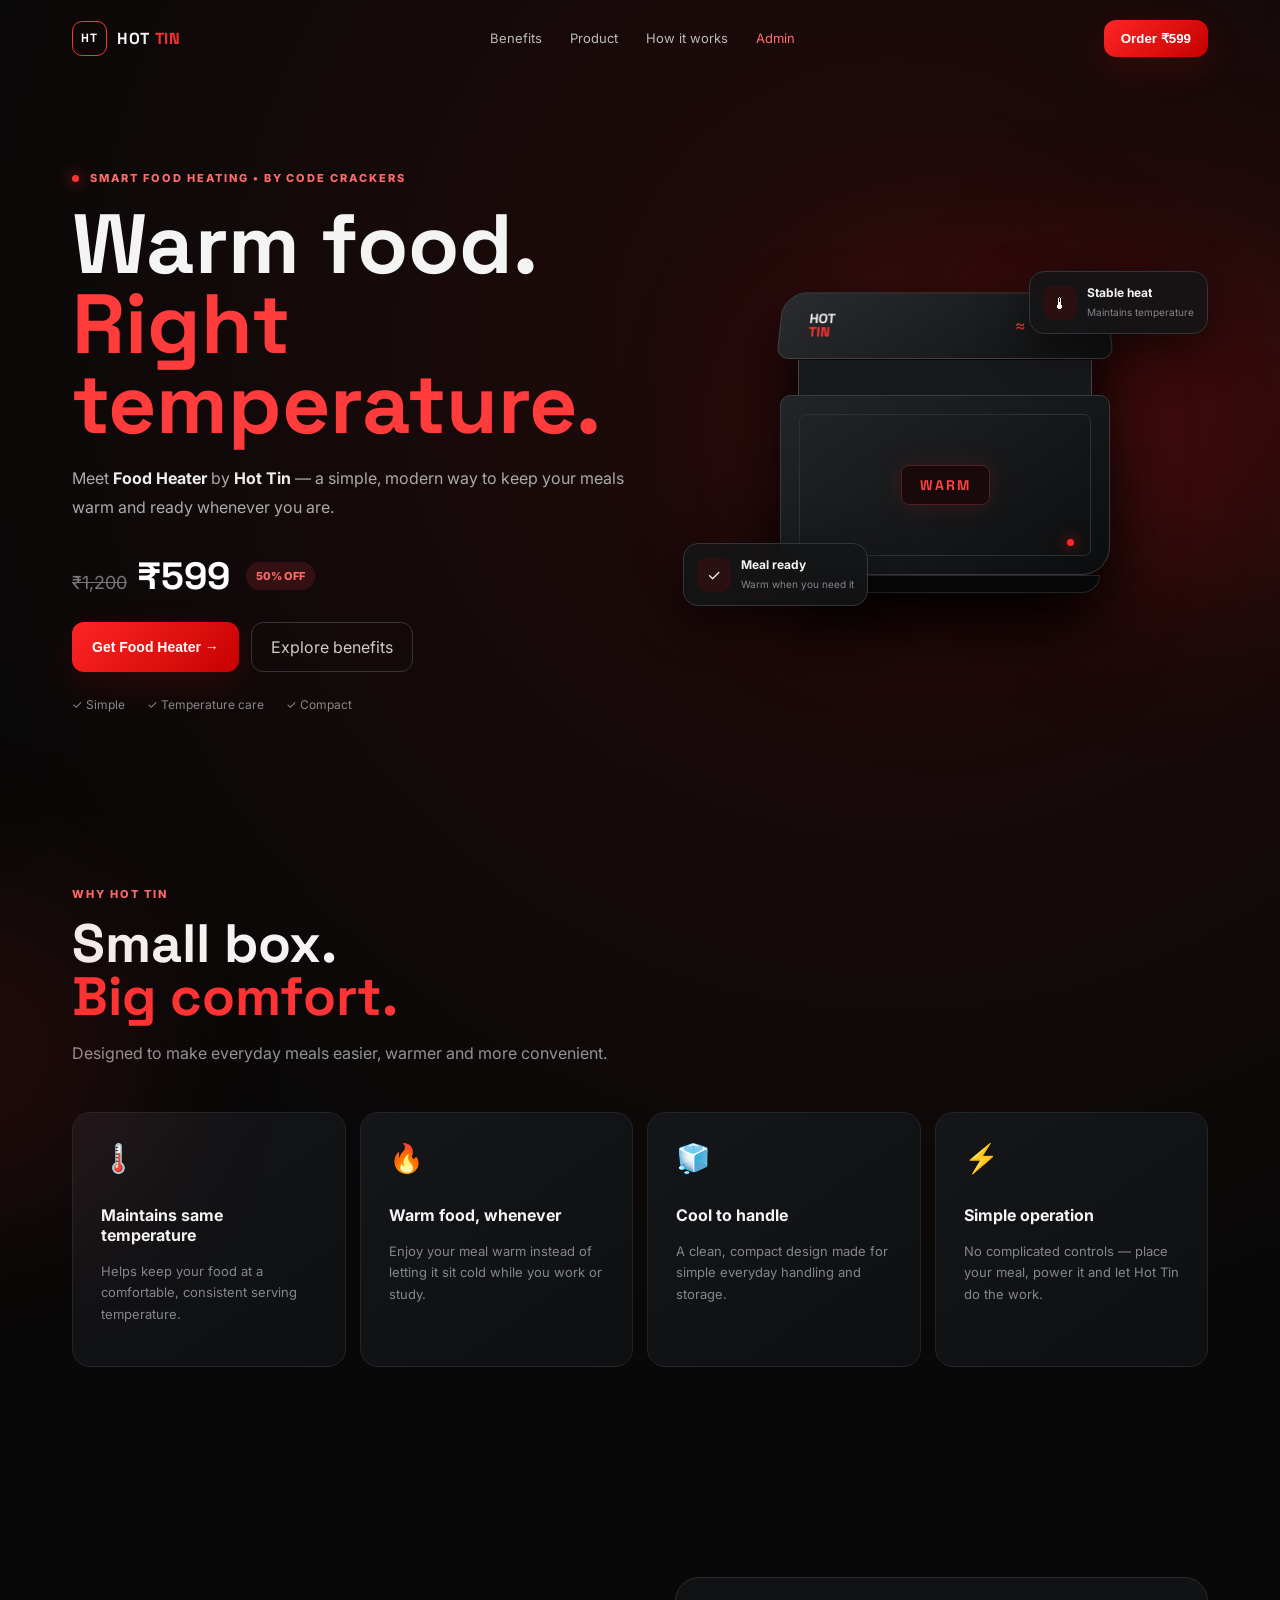
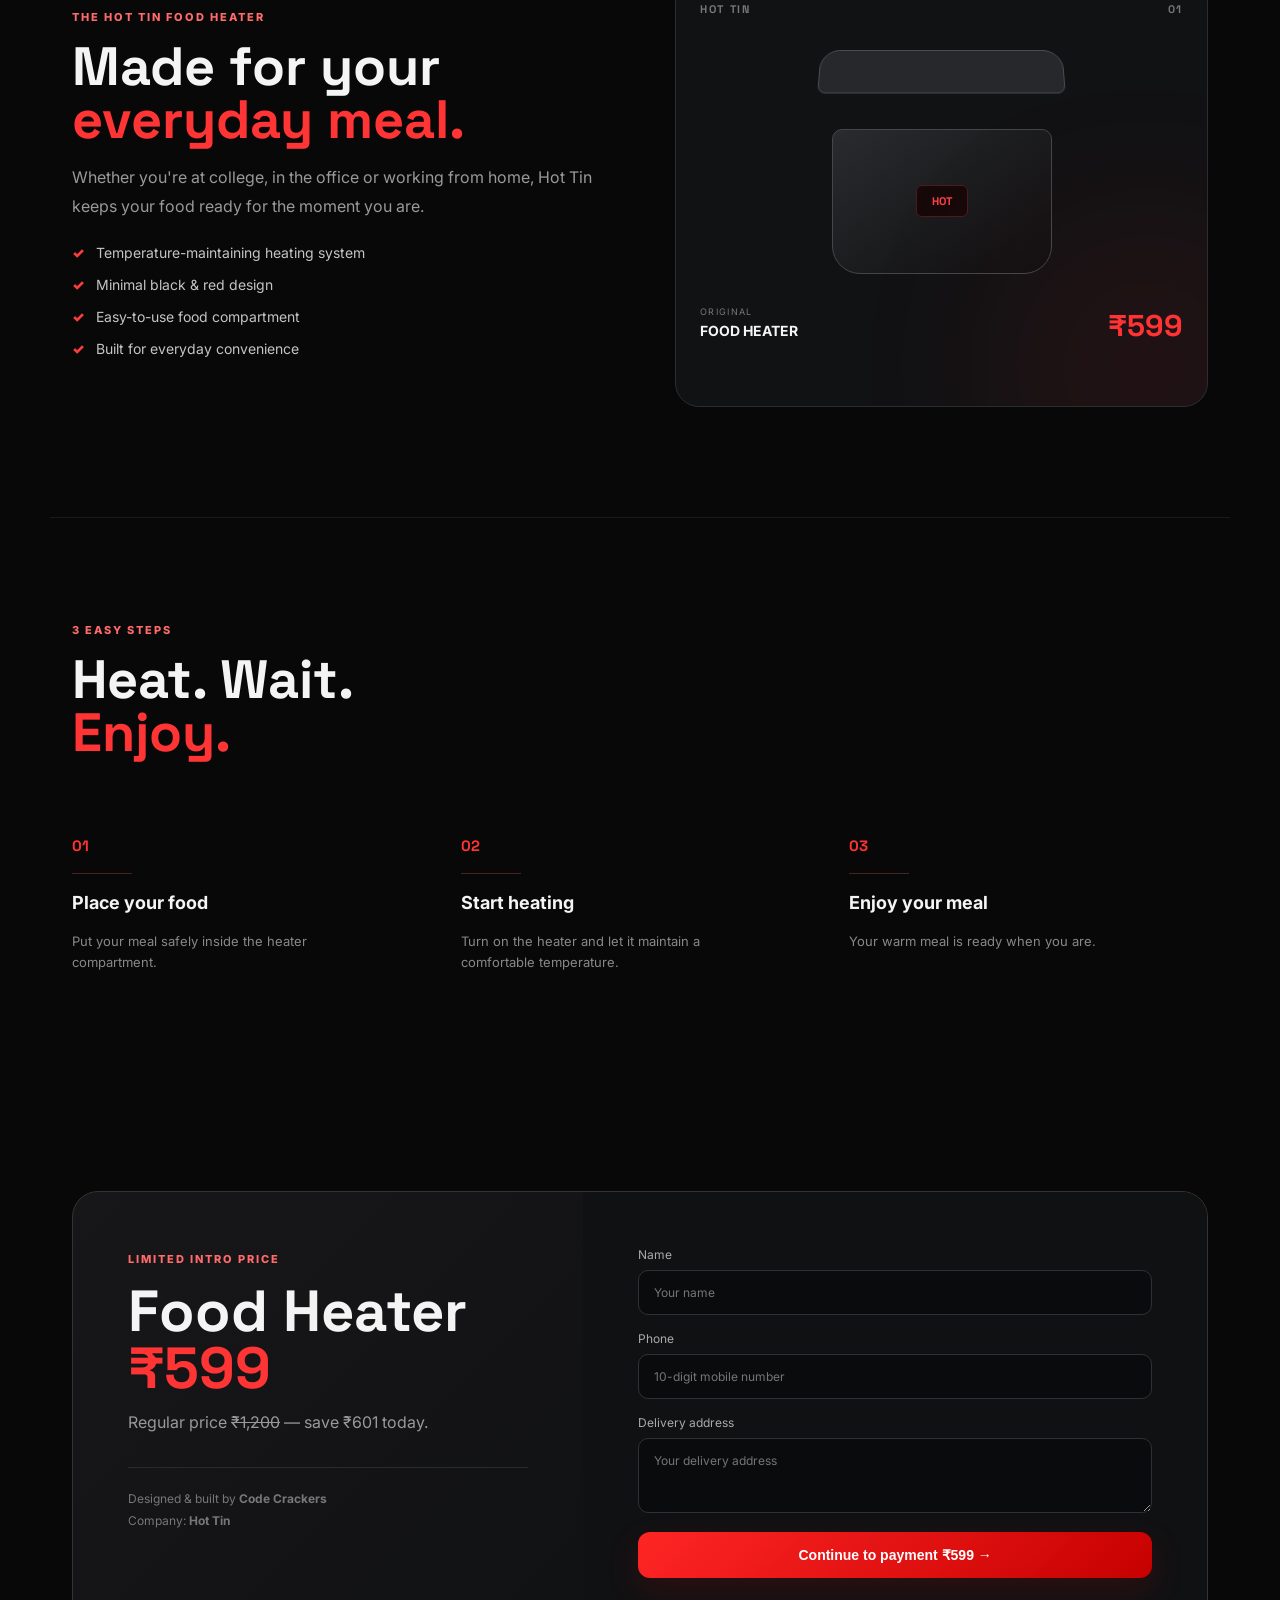
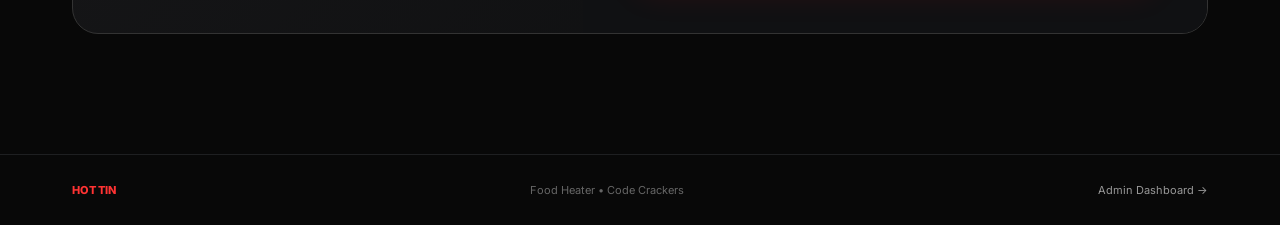
==== index.html @ 0068a3f6 "Add files via upload" ====
<!DOCTYPE html>
<html lang="en">
<head>
  <meta charset="UTF-8">
  <meta name="viewport" content="width=device-width, initial-scale=1.0">
  <title>Hot Tin — Food Heater</title>
  <link rel="preconnect" href="https://fonts.googleapis.com">
  <link rel="preconnect" href="https://fonts.gstatic.com" crossorigin>
  <link href="https://fonts.googleapis.com/css2?family=Inter:wght@400;500;600;700;800&family=Space+Grotesk:wght@500;600;700&display=swap" rel="stylesheet">
  <link rel="stylesheet" href="styles.css">
</head>
<body>
  <div class="ambient ambient-1"></div><div class="ambient ambient-2"></div>

  <header class="nav">
    <a class="brand" href="#home"><span class="brand-mark">HT</span><span>HOT <b>TIN</b></span></a>
    <nav>
      <a href="#features">Benefits</a>
      <a href="#product">Product</a>
      <a href="#how">How it works</a>
      <a class="admin-link" href="admin.html">Admin</a>
    </nav>
    <button class="nav-cta" onclick="scrollToOrder()">Order ₹599</button>
  </header>

  <main id="home">
    <section class="hero">
      <div class="hero-copy reveal">
        <div class="eyebrow"><span class="pulse-dot"></span> SMART FOOD HEATING • BY CODE CRACKERS</div>
        <h1>Warm food.<br><em>Right temperature.</em></h1>
        <p class="hero-text">Meet <strong>Food Heater</strong> by <strong>Hot Tin</strong> — a simple, modern way to keep your meals warm and ready whenever you are.</p>
        <div class="price-row">
          <div><span class="old-price">₹1,200</span><span class="sale-price">₹599</span></div>
          <span class="save-badge">50% OFF</span>
        </div>
        <div class="hero-actions">
          <button class="primary-btn" onclick="scrollToOrder()">Get Food Heater <span>→</span></button>
          <a class="ghost-btn" href="#features">Explore benefits</a>
        </div>
        <div class="trust-row"><span>✓ Simple</span><span>✓ Temperature care</span><span>✓ Compact</span></div>
      </div>

      <div class="hero-product reveal">
        <div class="product-glow"></div>
        <div class="heater">
          <div class="heater-top"><div class="heater-logo">HOT<br><b>TIN</b></div><div class="heat-lines">≈ ≈ ≈</div></div>
          <div class="heater-lid"></div>
          <div class="heater-body"><div class="display">WARM</div><div class="led"></div></div>
          <div class="heater-base"></div>
        </div>
        <div class="floating-card card-temp"><span>🌡</span><div><b>Stable heat</b><small>Maintains temperature</small></div></div>
        <div class="floating-card card-ready"><span>✓</span><div><b>Meal ready</b><small>Warm when you need it</small></div></div>
      </div>
    </section>

    <section id="features" class="section">
      <div class="section-heading reveal"><span class="eyebrow">WHY HOT TIN</span><h2>Small box.<br><span>Big comfort.</span></h2><p>Designed to make everyday meals easier, warmer and more convenient.</p></div>
      <div class="feature-grid">
        <article class="feature reveal"><div class="icon">🌡️</div><h3>Maintains same temperature</h3><p>Helps keep your food at a comfortable, consistent serving temperature.</p></article>
        <article class="feature reveal"><div class="icon">🔥</div><h3>Warm food, whenever</h3><p>Enjoy your meal warm instead of letting it sit cold while you work or study.</p></article>
        <article class="feature reveal"><div class="icon">🧊</div><h3>Cool to handle</h3><p>A clean, compact design made for simple everyday handling and storage.</p></article>
        <article class="feature reveal"><div class="icon">⚡</div><h3>Simple operation</h3><p>No complicated controls — place your meal, power it and let Hot Tin do the work.</p></article>
      </div>
    </section>

    <section id="product" class="product-section">
      <div class="product-info reveal">
        <span class="eyebrow">THE HOT TIN FOOD HEATER</span>
        <h2>Made for your<br><span>everyday meal.</span></h2>
        <p>Whether you're at college, in the office or working from home, Hot Tin keeps your food ready for the moment you are.</p>
        <ul class="check-list"><li>Temperature-maintaining heating system</li><li>Minimal black & red design</li><li>Easy-to-use food compartment</li><li>Built for everyday convenience</li></ul>
      </div>
      <div class="spec-card reveal">
        <div class="spec-top"><span>HOT TIN</span><span>01</span></div>
        <div class="mini-heater"><div class="mini-lid"></div><div class="mini-box"><div class="mini-screen">HOT</div></div></div>
        <div class="spec-bottom"><div><small>ORIGINAL</small><b>FOOD HEATER</b></div><strong>₹599</strong></div>
      </div>
    </section>

    <section id="how" class="section how-section">
      <div class="section-heading reveal"><span class="eyebrow">3 EASY STEPS</span><h2>Heat. Wait.<br><span>Enjoy.</span></h2></div>
      <div class="steps">
        <div class="step reveal"><b>01</b><div class="step-line"></div><h3>Place your food</h3><p>Put your meal safely inside the heater compartment.</p></div>
        <div class="step reveal"><b>02</b><div class="step-line"></div><h3>Start heating</h3><p>Turn on the heater and let it maintain a comfortable temperature.</p></div>
        <div class="step reveal"><b>03</b><div class="step-line"></div><h3>Enjoy your meal</h3><p>Your warm meal is ready when you are.</p></div>
      </div>
    </section>

    <section id="order" class="order-section">
      <div class="order-card reveal">
        <div class="order-copy"><span class="eyebrow">LIMITED INTRO PRICE</span><h2>Food Heater<br><span>₹599</span></h2><p>Regular price <s>₹1,200</s> — save ₹601 today.</p><div class="made-by">Designed & built by <b>Code Crackers</b><br>Company: <b>Hot Tin</b></div></div>
        <form id="orderForm" class="order-form">
          <label>Name<input required id="customerName" placeholder="Your name"></label>
          <label>Phone<input required id="customerPhone" type="tel" placeholder="10-digit mobile number"></label>
          <label>Delivery address<textarea required id="customerAddress" rows="3" placeholder="Your delivery address"></textarea></label>
          <button class="primary-btn full" type="submit">Continue to payment ₹599 <span>→</span></button>
        </form>
      </div>
    </section>
  </main>

  <div id="paymentModal" class="modal">
    <div class="modal-backdrop" onclick="closePayment()"></div>
    <div class="modal-box">
      <button class="close" onclick="closePayment()">×</button>
      <span class="eyebrow">UPI PAYMENT</span><h2>Pay <span>₹599</span></h2>
      <p>Scan the QR with any UPI app to place your order.</p>
      <div class="qr-wrap"><img src="payment-qr-599.png" alt="UPI payment QR code"></div>
      <div class="payment-amount"><small>EXACT AMOUNT REQUIRED</small><strong>₹599</strong></div>
      <div class="upi-note">This QR requests exactly ₹599 in your UPI app.</div>
      <label class="utr-label">UTR / Transaction Number
        <input id="utrNumber" class="utr-input" required inputmode="numeric" placeholder="Enter UTR number after payment">
      </label>
      <div class="payment-warning">Only <b>₹599</b> payment is accepted. Order dispatch happens after UTR verification.</div><button id="paidBtn" class="primary-btn full">Submit payment details <span>✓</span></button>
      <small class="demo-note">Demo checkout: order details are saved in this browser for the Admin page.</small>
    </div>
  </div>

  <div id="successToast" class="toast">✓ Order received! Check the Admin page.</div>
  <footer><span>HOT TIN</span><span>Food Heater • Code Crackers</span><a href="admin.html">Admin Dashboard →</a></footer>
  <script src="script.js"></script>
</body>
</html>
---- styles.css ----
:root{--bg:#080808;--panel:#111214;--panel2:#17181a;--text:#f4f4f4;--muted:#a4a5aa;--red:#ff3030;--red2:#ff5757;--line:#292a2e;--max:1180px}
*{box-sizing:border-box}html{scroll-behavior:smooth}body{margin:0;background:radial-gradient(circle at 70% 10%,#240b0b 0,#080808 32%);color:var(--text);font-family:Inter,Arial,sans-serif;overflow-x:hidden}a{text-decoration:none;color:inherit}.ambient{position:fixed;border-radius:50%;filter:blur(100px);opacity:.14;pointer-events:none}.ambient-1{width:360px;height:360px;background:#ff1f1f;right:-120px;top:240px}.ambient-2{width:300px;height:300px;background:#ff2e2e;left:-180px;top:900px}
.nav{height:76px;max-width:var(--max);margin:auto;display:flex;align-items:center;justify-content:space-between;padding:0 22px;position:relative;z-index:5}.brand{display:flex;align-items:center;gap:10px;font-family:"Space Grotesk";font-weight:700;letter-spacing:.04em}.brand b{color:var(--red)}.brand-mark{display:grid;place-items:center;width:35px;height:35px;border:1px solid #f33;border-radius:10px;color:#fff;font-size:12px}.nav nav{display:flex;gap:28px;color:#bbb;font-size:13px}.nav nav a:hover{color:#fff}.admin-link{color:#ff7070!important}.nav-cta,.primary-btn{border:0;background:linear-gradient(135deg,#ff2525,#c60000);color:#fff;font-weight:700;cursor:pointer;border-radius:12px;box-shadow:0 12px 35px #ff000022;transition:.25s}.nav-cta{padding:11px 17px}.nav-cta:hover,.primary-btn:hover{transform:translateY(-2px);box-shadow:0 16px 40px #ff000044}
.hero{max-width:var(--max);min-height:680px;margin:auto;padding:95px 22px 70px;display:grid;grid-template-columns:1.05fr .95fr;gap:30px;align-items:center}.eyebrow{font-size:11px;letter-spacing:.18em;color:#ff6a6a;font-weight:800}.pulse-dot{display:inline-block;width:7px;height:7px;border-radius:50%;background:var(--red);margin-right:7px;box-shadow:0 0 15px #f33;animation:pulse 1.6s infinite}.hero h1{font:700 clamp(48px,7vw,84px)/.95 "Space Grotesk";margin:20px 0}.hero h1 em{font-style:normal;color:#ff3b3b}.hero-text{max-width:590px;color:#aaa;line-height:1.8;font-size:16px}.hero-text strong{color:#eee}.price-row{display:flex;align-items:center;gap:16px;margin:30px 0 22px}.old-price{text-decoration:line-through;color:#777;font-size:18px;margin-right:10px}.sale-price{font:700 38px "Space Grotesk";color:#fff}.save-badge{padding:7px 10px;border-radius:20px;background:#351012;color:#ff6868;font-size:11px;font-weight:800}.hero-actions{display:flex;gap:12px}.primary-btn{padding:15px 20px;font-size:14px}.ghost-btn{border:1px solid #343438;padding:14px 19px;border-radius:12px;color:#ccc}.trust-row{display:flex;gap:22px;margin-top:25px;color:#888;font-size:12px}.hero-product{height:510px;position:relative;display:grid;place-items:center}.product-glow{position:absolute;width:370px;height:370px;border-radius:50%;background:#f22;filter:blur(90px);opacity:.14}.heater{width:330px;position:relative;filter:drop-shadow(0 35px 35px #000)}.heater-top{height:70px;border-radius:25px 25px 12px 12px;background:linear-gradient(145deg,#292b2e,#101112);border:1px solid #444;display:flex;justify-content:space-between;align-items:center;padding:0 28px;transform:perspective(500px) rotateX(18deg)}.heater-logo{font:600 14px/1 "Space Grotesk";color:#fff}.heater-logo b{color:#f33}.heat-lines{color:#f44;letter-spacing:5px}.heater-lid{height:35px;margin:0 18px;background:#18191b;border-left:1px solid #444;border-right:1px solid #444}.heater-body{height:180px;border-radius:10px 10px 28px 28px;background:linear-gradient(145deg,#222427,#0c0d0e);border:1px solid #3a3b3e;display:flex;align-items:center;justify-content:center;position:relative}.heater-body:before{content:"";position:absolute;inset:18px;border-radius:7px;border:1px solid #2e3033}.display{background:#18090a;border:1px solid #522022;color:#ff4242;padding:10px 18px;border-radius:8px;font:700 14px "Space Grotesk";letter-spacing:.15em;box-shadow:0 0 25px #f22a2a22}.led{position:absolute;right:35px;bottom:28px;width:7px;height:7px;border-radius:50%;background:#ff2929;box-shadow:0 0 14px #f22}.heater-base{height:18px;background:#070707;border-radius:0 0 30px 30px;margin:0 10px;border:1px solid #252525}.floating-card{position:absolute;background:#141517dd;backdrop-filter:blur(10px);border:1px solid #343538;border-radius:15px;padding:13px;display:flex;gap:10px;align-items:center;box-shadow:0 15px 45px #0008}.floating-card>span{width:34px;height:34px;display:grid;place-items:center;background:#2a1011;border-radius:10px}.floating-card b{display:block;font-size:12px}.floating-card small{color:#85858a;font-size:10px}.card-temp{top:85px;right:0}.card-ready{bottom:90px;left:0}.section{max-width:var(--max);margin:auto;padding:100px 22px}.section-heading{max-width:650px}.section-heading h2,.product-info h2,.order-copy h2{font:700 54px/.98 "Space Grotesk";margin:16px 0}.section-heading h2 span,.product-info h2 span,.order-copy h2 span{color:#ff3434}.section-heading p{color:#929398;line-height:1.7}.feature-grid{display:grid;grid-template-columns:repeat(4,1fr);gap:14px;margin-top:45px}.feature{padding:28px;background:linear-gradient(145deg,#151619,#0e0f10);border:1px solid #242529;border-radius:18px;transition:.3s}.feature:hover{transform:translateY(-8px);border-color:#5b2527}.icon{font-size:28px;margin-bottom:30px}.feature h3{font-size:16px}.feature p{font-size:13px;color:#85868b;line-height:1.65}.product-section{max-width:var(--max);margin:40px auto;padding:70px 22px;display:grid;grid-template-columns:1fr 1fr;gap:70px;align-items:center}.product-info p{color:#999;line-height:1.8;max-width:540px}.check-list{list-style:none;padding:0;color:#c4c4c7;line-height:2.3;font-size:14px}.check-list li:before{content:"✓";color:#ff3d3d;font-weight:900;margin-right:12px}.spec-card{background:#111214;border:1px solid #2c2d30;border-radius:24px;padding:24px;min-height:430px;position:relative;overflow:hidden}.spec-card:after{content:"";position:absolute;width:220px;height:220px;background:#f22;filter:blur(100px);opacity:.12;right:-50px;bottom:-70px}.spec-top,.spec-bottom{display:flex;justify-content:space-between;position:relative;z-index:2}.spec-top{font:700 11px "Space Grotesk";letter-spacing:.15em;color:#777}.mini-heater{height:290px;display:grid;place-items:center}.mini-lid{width:245px;height:45px;background:#26282b;border:1px solid #4b4c50;border-radius:20px 20px 8px 8px;transform:perspective(400px) rotateX(15deg)}.mini-box{width:220px;height:145px;margin-top:-30px;border-radius:10px 10px 28px 28px;background:linear-gradient(145deg,#292b2e,#0d0e0f);border:1px solid #45464a;display:grid;place-items:center}.mini-screen{padding:8px 15px;border:1px solid #4e1b1e;color:#f44;background:#16090a;border-radius:6px;font:700 11px "Space Grotesk"}.spec-bottom small,.spec-bottom b{display:block}.spec-bottom small{color:#777;font-size:9px;letter-spacing:.15em}.spec-bottom b{font-size:14px;margin-top:5px}.spec-bottom strong{font:700 30px "Space Grotesk";color:#f33}.how-section{border-top:1px solid #18191b}.steps{display:grid;grid-template-columns:repeat(3,1fr);gap:30px;margin-top:50px}.step{padding:25px 0}.step>b{color:#f33;font:700 15px "Space Grotesk"}.step-line{width:60px;height:1px;background:#4b2021;margin:18px 0}.step h3{font-size:18px}.step p{color:#888;line-height:1.6;font-size:13px;max-width:300px}.order-section{max-width:var(--max);margin:auto;padding:80px 22px 120px}.order-card{display:grid;grid-template-columns:.9fr 1.1fr;background:linear-gradient(135deg,#171719,#0d0e0f);border:1px solid #333;overflow:hidden;border-radius:26px}.order-copy{padding:55px}.order-copy h2{font-size:58px}.order-copy p{color:#999}.made-by{margin-top:35px;padding-top:20px;border-top:1px solid #292a2d;color:#777;font-size:12px;line-height:1.8}.order-form{padding:55px;background:#101113}.order-form label{display:block;color:#aaa;font-size:12px;margin-bottom:16px}.order-form input,.order-form textarea{width:100%;margin-top:8px;padding:14px 15px;background:#0a0b0c;border:1px solid #303136;border-radius:10px;color:#fff;outline:none;font:inherit}.order-form input:focus,.order-form textarea:focus{border-color:#e33}.full{width:100%}.modal{display:none;position:fixed;inset:0;z-index:20}.modal.show{display:grid;place-items:center}.modal-backdrop{position:absolute;inset:0;background:#000b;backdrop-filter:blur(8px)}.modal-box{position:relative;z-index:2;width:min(440px,92vw);background:#151619;border:1px solid #38393d;border-radius:24px;padding:30px;text-align:center;animation:pop .3s}.close{position:absolute;right:16px;top:12px;border:0;background:none;color:#aaa;font-size:28px;cursor:pointer}.modal-box h2{font:700 36px "Space Grotesk";margin:12px}.modal-box h2 span{color:#f33}.modal-box p{color:#999;font-size:13px}.qr-wrap{background:#fff;padding:12px;border-radius:14px;width:235px;height:235px;margin:20px auto}.qr-wrap img{width:100%;height:100%;object-fit:cover}.upi-note{font-size:11px;color:#777;margin-bottom:18px}.demo-note{display:block;color:#666;margin-top:12px;line-height:1.5}.toast{position:fixed;right:25px;bottom:25px;background:#f5f5f5;color:#111;padding:14px 18px;border-radius:12px;box-shadow:0 20px 60px #0008;transform:translateY(100px);opacity:0;transition:.35s;z-index:30;font-weight:700;font-size:13px}.toast.show{transform:none;opacity:1}footer{border-top:1px solid #1e1f21;padding:28px max(22px,calc((100vw - 1136px)/2));display:flex;justify-content:space-between;color:#666;font-size:11px}footer span:first-child{color:#f33;font-weight:800}footer a{color:#999}
.reveal{opacity:0;transform:translateY(22px);transition:opacity .7s ease,transform .7s ease}.reveal.visible{opacity:1;transform:none}@keyframes pulse{50%{opacity:.35;transform:scale(.7)}}@keyframes pop{from{transform:translateY(15px) scale(.97);opacity:0}to{transform:none;opacity:1}}
@media(max-width:850px){.nav nav{display:none}.hero,.product-section,.order-card{grid-template-columns:1fr}.hero{padding-top:55px}.hero-product{height:440px}.feature-grid{grid-template-columns:1fr 1fr}.steps{grid-template-columns:1fr}.order-copy,.order-form{padding:35px 25px}.section-heading h2,.product-info h2{font-size:45px}.card-temp{right:0}.card-ready{left:0}}@media(max-width:520px){.nav{height:65px}.nav-cta{font-size:11px}.hero h1{font-size:49px}.feature-grid{grid-template-columns:1fr}.heater{transform:scale(.82)}.floating-card{transform:scale(.85)}.card-temp{right:-10px}.card-ready{left:-10px}.trust-row{gap:10px;flex-wrap:wrap}.hero-product{height:380px}.order-copy h2{font-size:46px}footer{gap:10px;flex-direction:column}}

.payment-amount{display:flex;align-items:center;justify-content:space-between;background:#0d0e0f;border:1px solid #292a2d;border-radius:12px;padding:12px 15px;margin:12px 0 10px}.payment-amount small{color:#777;font-size:9px;letter-spacing:.12em}.payment-amount strong{font:700 25px "Space Grotesk";color:#ff4040}.utr-label{display:block;text-align:left;color:#aaa;font-size:11px;font-weight:700;margin:14px 0}.utr-input{width:100%;margin-top:7px;padding:13px 14px;background:#0a0b0c;border:1px solid #343539;border-radius:10px;color:#fff;outline:none;font:500 14px Inter}.utr-input:focus{border-color:#f33;box-shadow:0 0 0 3px #f33 12}.utr-input::placeholder{color:#555}

.payment-warning{font-size:10px;line-height:1.5;color:#8f8f94;text-align:left;background:#1a1011;border:1px solid #3a2022;border-radius:9px;padding:9px 11px;margin:4px 0 12px}.payment-warning b{color:#ff5b5b}
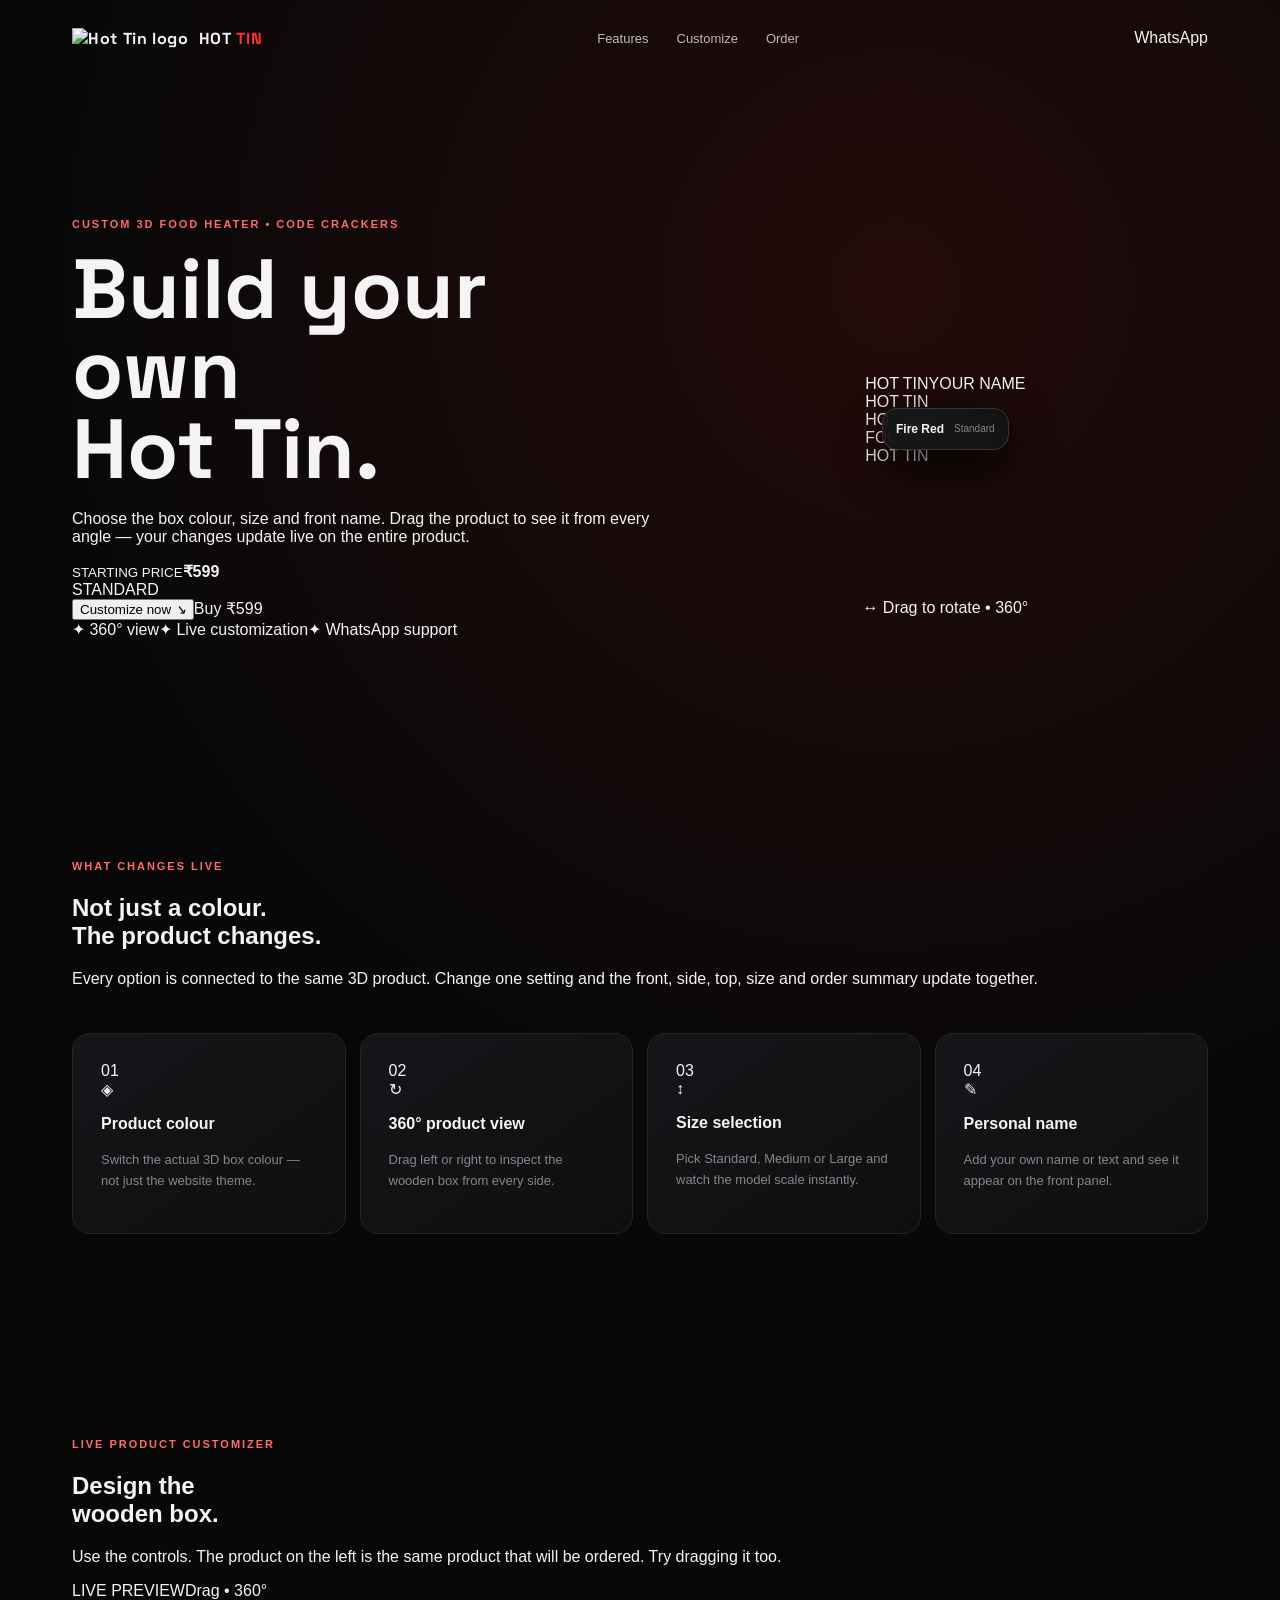
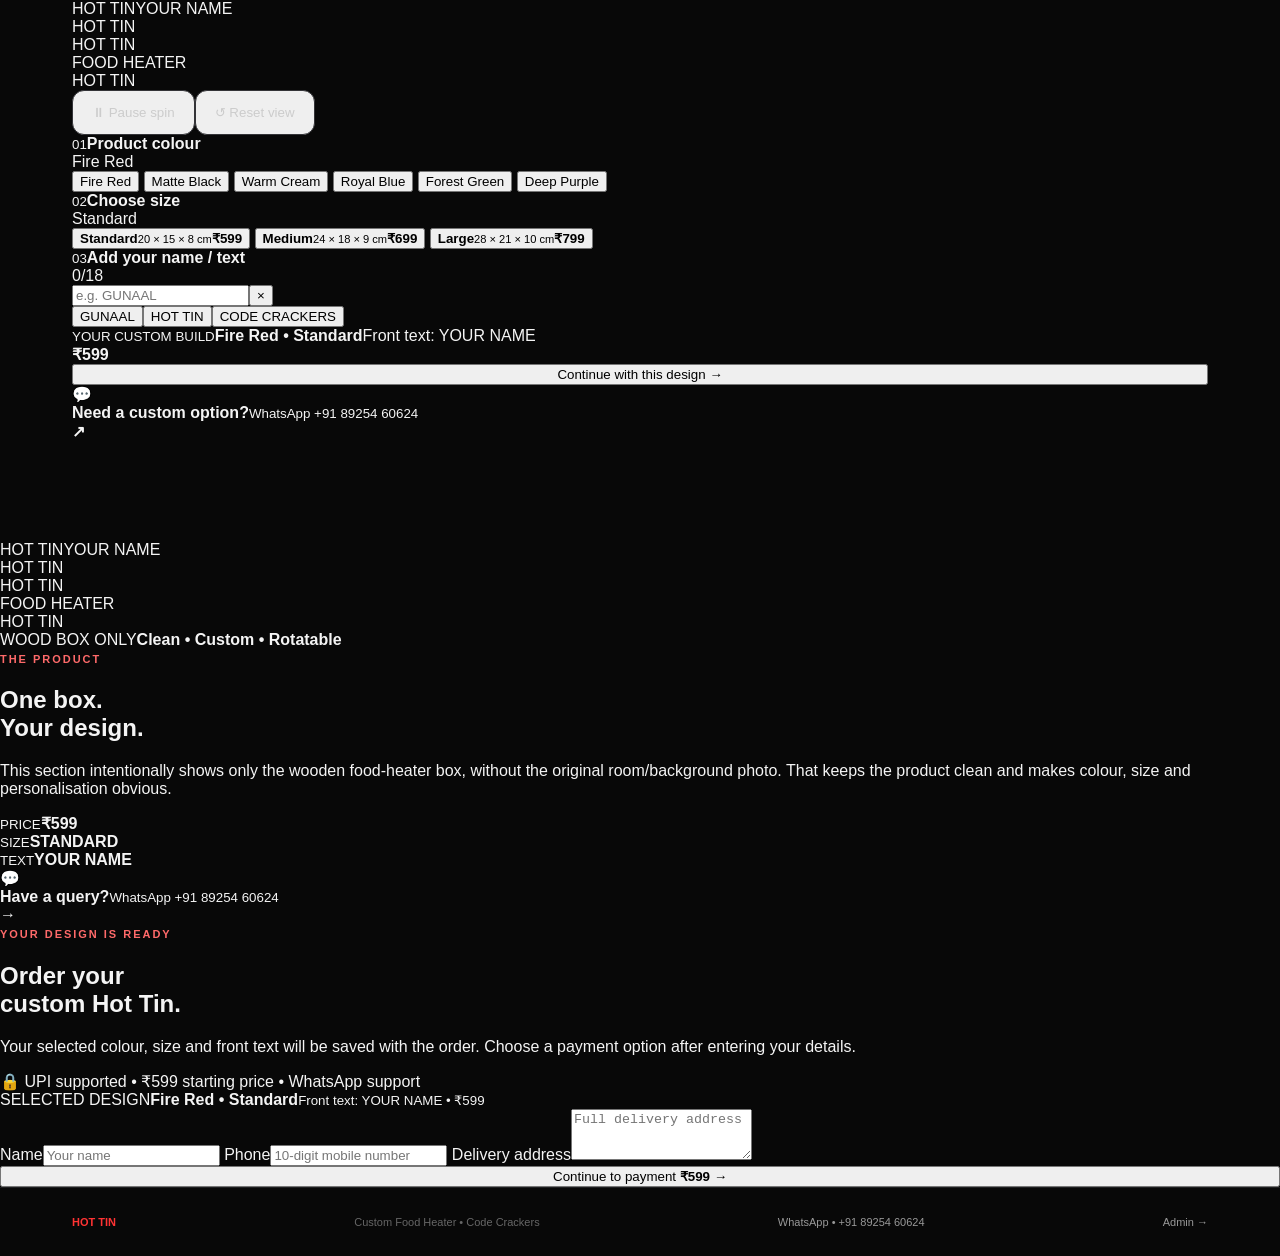
==== commit 7d4dde69: "Update index.html" ====
--- a/index.html
+++ b/index.html
@@ -1,123 +1,164 @@
 <!DOCTYPE html>
 <html lang="en">
 <head>
-  <meta charset="UTF-8">
-  <meta name="viewport" content="width=device-width, initial-scale=1.0">
-  <title>Hot Tin — Food Heater</title>
-  <link rel="preconnect" href="https://fonts.googleapis.com">
-  <link rel="preconnect" href="https://fonts.gstatic.com" crossorigin>
-  <link href="https://fonts.googleapis.com/css2?family=Inter:wght@400;500;600;700;800&family=Space+Grotesk:wght@500;600;700&display=swap" rel="stylesheet">
-  <link rel="stylesheet" href="styles.css">
+<meta charset="UTF-8">
+<meta name="viewport" content="width=device-width, initial-scale=1.0">
+<meta name="theme-color" content="#ff4b1f">
+<title>HOT TIN — 3D Custom Food Heater</title>
+<link rel="preconnect" href="https://fonts.googleapis.com">
+<link rel="preconnect" href="https://fonts.gstatic.com" crossorigin>
+<link href="https://fonts.googleapis.com/css2?family=DM+Sans:wght@400;500;600;700&family=Space+Grotesk:wght@500;600;700&display=swap" rel="stylesheet">
+<link rel="stylesheet" href="styles.css">
 </head>
-<body>
-  <div class="ambient ambient-1"></div><div class="ambient ambient-2"></div>
+<body data-theme="fire">
+<div class="noise"></div>
+<div class="ambient ambient-a"></div><div class="ambient ambient-b"></div>
 
-  <header class="nav">
-    <a class="brand" href="#home"><span class="brand-mark">HT</span><span>HOT <b>TIN</b></span></a>
-    <nav>
-      <a href="#features">Benefits</a>
-      <a href="#product">Product</a>
-      <a href="#how">How it works</a>
-      <a class="admin-link" href="admin.html">Admin</a>
-    </nav>
-    <button class="nav-cta" onclick="scrollToOrder()">Order ₹599</button>
-  </header>
+<header class="nav">
+  <a class="brand" href="#home" aria-label="Hot Tin home"><img src="hot-tin-logo.png" alt="Hot Tin logo"><span>HOT <b>TIN</b></span></a>
+  <nav aria-label="Main navigation">
+    <a href="#features">Features</a><a href="#customize">Customize</a><a href="#order">Order</a>
+  </nav>
+  <a class="wa-mini" href="https://wa.me/918925460624?text=Hi%20Hot%20Tin%2C%20I%20have%20a%20query%20about%20the%20Food%20Heater." target="_blank" rel="noopener">WhatsApp</a>
+</header>
 
-  <main id="home">
-    <section class="hero">
-      <div class="hero-copy reveal">
-        <div class="eyebrow"><span class="pulse-dot"></span> SMART FOOD HEATING • BY CODE CRACKERS</div>
-        <h1>Warm food.<br><em>Right temperature.</em></h1>
-        <p class="hero-text">Meet <strong>Food Heater</strong> by <strong>Hot Tin</strong> — a simple, modern way to keep your meals warm and ready whenever you are.</p>
-        <div class="price-row">
-          <div><span class="old-price">₹1,200</span><span class="sale-price">₹599</span></div>
-          <span class="save-badge">50% OFF</span>
+<main id="home">
+<section class="hero wrap">
+  <div class="hero-copy reveal">
+    <div class="eyebrow"><span class="live-dot"></span> CUSTOM 3D FOOD HEATER • CODE CRACKERS</div>
+    <h1>Build your own<br><span>Hot Tin.</span></h1>
+    <p>Choose the box colour, size and front name. Drag the product to see it from every angle — your changes update live on the entire product.</p>
+    <div class="hero-price"><div><small>STARTING PRICE</small><strong id="heroPrice">₹599</strong></div><span id="heroSize">STANDARD</span></div>
+    <div class="actions"><button class="btn primary" onclick="scrollToCustomize()">Customize now <i>↘</i></button><a class="btn secondary" href="#order">Buy ₹599</a></div>
+    <div class="trust"><span>✦ 360° view</span><span>✦ Live customization</span><span>✦ WhatsApp support</span></div>
+  </div>
+
+  <div class="hero-product reveal">
+    <div class="stage-glow"></div>
+    <div class="hero-stage">
+      <div class="product-3d hero-model" id="heroModel" aria-label="3D Hot Tin product preview">
+        <div class="face front"><div class="front-art"><span class="hot-mark">HOT TIN</span><span class="custom-front">YOUR NAME</span></div></div>
+        <div class="face back"><span>HOT TIN</span></div>
+        <div class="face right"><span>HOT TIN</span></div>
+        <div class="face left"><span>FOOD HEATER</span></div>
+        <div class="face top"><span class="top-label">HOT TIN</span></div>
+        <div class="face bottom"></div>
+      </div>
+    </div>
+    <div class="drag-hint">↔ Drag to rotate <span>•</span> 360°</div>
+    <div class="floating-card fc-price"><b id="heroFloatPrice">₹599</b><small>your build</small></div>
+    <div class="floating-card fc-build"><b id="heroFloatColor">Fire Red</b><small id="heroFloatSize">Standard</small></div>
+  </div>
+</section>
+
+<section id="features" class="section wrap">
+  <div class="section-head reveal"><div><span class="eyebrow">WHAT CHANGES LIVE</span><h2>Not just a colour.<br><span>The product changes.</span></h2></div><p>Every option is connected to the same 3D product. Change one setting and the front, side, top, size and order summary update together.</p></div>
+  <div class="feature-grid">
+    <article class="feature reveal"><span>01</span><div class="ico">◈</div><h3>Product colour</h3><p>Switch the actual 3D box colour — not just the website theme.</p></article>
+    <article class="feature reveal"><span>02</span><div class="ico">↻</div><h3>360° product view</h3><p>Drag left or right to inspect the wooden box from every side.</p></article>
+    <article class="feature reveal"><span>03</span><div class="ico">↕</div><h3>Size selection</h3><p>Pick Standard, Medium or Large and watch the model scale instantly.</p></article>
+    <article class="feature reveal"><span>04</span><div class="ico">✎</div><h3>Personal name</h3><p>Add your own name or text and see it appear on the front panel.</p></article>
+  </div>
+</section>
+
+<section id="customize" class="customizer section wrap">
+  <div class="section-head reveal"><div><span class="eyebrow">LIVE PRODUCT CUSTOMIZER</span><h2>Design the<br><span>wooden box.</span></h2></div><p>Use the controls. The product on the left is the same product that will be ordered. Try dragging it too.</p></div>
+  <div class="customizer-shell reveal">
+    <div class="viewer-panel">
+      <div class="viewer-top"><span class="live-badge"><i></i> LIVE PREVIEW</span><span>Drag • 360°</span></div>
+      <div class="viewer-stage" id="viewerStage">
+        <div class="product-3d" id="productModel" aria-label="Interactive 3D customized Hot Tin product">
+          <div class="face front"><div class="front-art"><span class="hot-mark">HOT TIN</span><span class="custom-front" id="frontName">YOUR NAME</span></div></div>
+          <div class="face back"><span id="backName">HOT TIN</span></div>
+          <div class="face right"><span id="rightName">HOT TIN</span></div>
+          <div class="face left"><span>FOOD HEATER</span></div>
+          <div class="face top"><span class="top-label" id="topName">HOT TIN</span></div>
+          <div class="face bottom"></div>
         </div>
-        <div class="hero-actions">
-          <button class="primary-btn" onclick="scrollToOrder()">Get Food Heater <span>→</span></button>
-          <a class="ghost-btn" href="#features">Explore benefits</a>
+      </div>
+      <div class="viewer-controls"><button id="spinToggle" class="ghost-btn" type="button">⏸ Pause spin</button><button id="resetView" class="ghost-btn" type="button">↺ Reset view</button></div>
+    </div>
+
+    <aside class="controls-panel">
+      <div class="control-block">
+        <div class="control-title"><div><small>01</small><b>Product colour</b></div><span id="selectedColorName">Fire Red</span></div>
+        <div class="color-grid">
+          <button class="color-option active" data-color="fire" style="--swatch:#e84928"><i></i><span>Fire Red</span></button>
+          <button class="color-option" data-color="black" style="--swatch:#161719"><i></i><span>Matte Black</span></button>
+          <button class="color-option" data-color="cream" style="--swatch:#e8d8bd"><i></i><span>Warm Cream</span></button>
+          <button class="color-option" data-color="blue" style="--swatch:#1d63c9"><i></i><span>Royal Blue</span></button>
+          <button class="color-option" data-color="green" style="--swatch:#2e6b49"><i></i><span>Forest Green</span></button>
+          <button class="color-option" data-color="purple" style="--swatch:#7138a8"><i></i><span>Deep Purple</span></button>
         </div>
-        <div class="trust-row"><span>✓ Simple</span><span>✓ Temperature care</span><span>✓ Compact</span></div>
       </div>
 
-      <div class="hero-product reveal">
-        <div class="product-glow"></div>
-        <div class="heater">
-          <div class="heater-top"><div class="heater-logo">HOT<br><b>TIN</b></div><div class="heat-lines">≈ ≈ ≈</div></div>
-          <div class="heater-lid"></div>
-          <div class="heater-body"><div class="display">WARM</div><div class="led"></div></div>
-          <div class="heater-base"></div>
+      <div class="control-block">
+        <div class="control-title"><div><small>02</small><b>Choose size</b></div><span id="selectedSizeName">Standard</span></div>
+        <div class="size-grid">
+          <button class="size-option active" data-size="standard" data-price="599" data-scale="1"><b>Standard</b><small>20 × 15 × 8 cm</small><strong>₹599</strong></button>
+          <button class="size-option" data-size="medium" data-price="699" data-scale="1.12"><b>Medium</b><small>24 × 18 × 9 cm</small><strong>₹699</strong></button>
+          <button class="size-option" data-size="large" data-price="799" data-scale="1.24"><b>Large</b><small>28 × 21 × 10 cm</small><strong>₹799</strong></button>
         </div>
-        <div class="floating-card card-temp"><span>🌡</span><div><b>Stable heat</b><small>Maintains temperature</small></div></div>
-        <div class="floating-card card-ready"><span>✓</span><div><b>Meal ready</b><small>Warm when you need it</small></div></div>
       </div>
-    </section>
 
-    <section id="features" class="section">
-      <div class="section-heading reveal"><span class="eyebrow">WHY HOT TIN</span><h2>Small box.<br><span>Big comfort.</span></h2><p>Designed to make everyday meals easier, warmer and more convenient.</p></div>
-      <div class="feature-grid">
-        <article class="feature reveal"><div class="icon">🌡️</div><h3>Maintains same temperature</h3><p>Helps keep your food at a comfortable, consistent serving temperature.</p></article>
-        <article class="feature reveal"><div class="icon">🔥</div><h3>Warm food, whenever</h3><p>Enjoy your meal warm instead of letting it sit cold while you work or study.</p></article>
-        <article class="feature reveal"><div class="icon">🧊</div><h3>Cool to handle</h3><p>A clean, compact design made for simple everyday handling and storage.</p></article>
-        <article class="feature reveal"><div class="icon">⚡</div><h3>Simple operation</h3><p>No complicated controls — place your meal, power it and let Hot Tin do the work.</p></article>
+      <div class="control-block">
+        <div class="control-title"><div><small>03</small><b>Add your name / text</b></div><span id="charCount">0/18</span></div>
+        <div class="name-input-wrap"><input id="customText" maxlength="18" placeholder="e.g. GUNAAL" autocomplete="off"><button id="clearText" type="button" aria-label="Clear name">×</button></div>
+        <div class="quick-names"><button type="button" data-text="GUNAAL">GUNAAL</button><button type="button" data-text="HOT TIN">HOT TIN</button><button type="button" data-text="CODE CRACKERS">CODE CRACKERS</button></div>
       </div>
-    </section>
 
-    <section id="product" class="product-section">
-      <div class="product-info reveal">
-        <span class="eyebrow">THE HOT TIN FOOD HEATER</span>
-        <h2>Made for your<br><span>everyday meal.</span></h2>
-        <p>Whether you're at college, in the office or working from home, Hot Tin keeps your food ready for the moment you are.</p>
-        <ul class="check-list"><li>Temperature-maintaining heating system</li><li>Minimal black & red design</li><li>Easy-to-use food compartment</li><li>Built for everyday convenience</li></ul>
+      <div class="build-summary">
+        <div><small>YOUR CUSTOM BUILD</small><b id="summaryTitle">Fire Red • Standard</b><span id="summaryText">Front text: YOUR NAME</span></div>
+        <strong id="summaryPrice">₹599</strong>
       </div>
-      <div class="spec-card reveal">
-        <div class="spec-top"><span>HOT TIN</span><span>01</span></div>
-        <div class="mini-heater"><div class="mini-lid"></div><div class="mini-box"><div class="mini-screen">HOT</div></div></div>
-        <div class="spec-bottom"><div><small>ORIGINAL</small><b>FOOD HEATER</b></div><strong>₹599</strong></div>
-      </div>
-    </section>
+      <button class="btn primary full big-buy" type="button" onclick="buyCustomized()">Continue with this design <i>→</i></button>
+      <a class="query-box" href="https://wa.me/918925460624?text=Hi%20Hot%20Tin%2C%20I%20have%20a%20customization%20query%20about%20the%20Food%20Heater." target="_blank" rel="noopener"><span>💬</span><div><b>Need a custom option?</b><small>WhatsApp +91 89254 60624</small></div><strong>↗</strong></a>
+    </aside>
+  </div>
+</section>
 
-    <section id="how" class="section how-section">
-      <div class="section-heading reveal"><span class="eyebrow">3 EASY STEPS</span><h2>Heat. Wait.<br><span>Enjoy.</span></h2></div>
-      <div class="steps">
-        <div class="step reveal"><b>01</b><div class="step-line"></div><h3>Place your food</h3><p>Put your meal safely inside the heater compartment.</p></div>
-        <div class="step reveal"><b>02</b><div class="step-line"></div><h3>Start heating</h3><p>Turn on the heater and let it maintain a comfortable temperature.</p></div>
-        <div class="step reveal"><b>03</b><div class="step-line"></div><h3>Enjoy your meal</h3><p>Your warm meal is ready when you are.</p></div>
-      </div>
-    </section>
+<section id="product" class="product wrap">
+  <div class="product-showcase reveal">
+    <div class="mini-stage"><div class="product-3d mini-model" id="miniModel">
+      <div class="face front"><div class="front-art"><span class="hot-mark">HOT TIN</span><span class="custom-front">YOUR NAME</span></div></div><div class="face back"><span>HOT TIN</span></div><div class="face right"><span>HOT TIN</span></div><div class="face left"><span>FOOD HEATER</span></div><div class="face top"><span class="top-label">HOT TIN</span></div><div class="face bottom"></div>
+    </div></div>
+    <div class="showcase-caption"><span>WOOD BOX ONLY</span><b>Clean • Custom • Rotatable</b></div>
+  </div>
+  <div class="product-copy reveal"><span class="eyebrow">THE PRODUCT</span><h2>One box.<br><span>Your design.</span></h2><p>This section intentionally shows only the wooden food-heater box, without the original room/background photo. That keeps the product clean and makes colour, size and personalisation obvious.</p>
+    <div class="specs"><div><small>PRICE</small><b id="productPrice">₹599</b></div><div><small>SIZE</small><b id="productSize">STANDARD</b></div><div><small>TEXT</small><b id="productText">YOUR NAME</b></div></div>
+    <a class="wa-box" href="https://wa.me/918925460624?text=Hi%20Hot%20Tin%2C%20I%20want%20to%20know%20more%20about%20the%20custom%20Food%20Heater." target="_blank" rel="noopener"><span>💬</span><div><b>Have a query?</b><small>WhatsApp +91 89254 60624</small></div><strong>→</strong></a>
+  </div>
+</section>
 
-    <section id="order" class="order-section">
-      <div class="order-card reveal">
-        <div class="order-copy"><span class="eyebrow">LIMITED INTRO PRICE</span><h2>Food Heater<br><span>₹599</span></h2><p>Regular price <s>₹1,200</s> — save ₹601 today.</p><div class="made-by">Designed & built by <b>Code Crackers</b><br>Company: <b>Hot Tin</b></div></div>
-        <form id="orderForm" class="order-form">
-          <label>Name<input required id="customerName" placeholder="Your name"></label>
-          <label>Phone<input required id="customerPhone" type="tel" placeholder="10-digit mobile number"></label>
-          <label>Delivery address<textarea required id="customerAddress" rows="3" placeholder="Your delivery address"></textarea></label>
-          <button class="primary-btn full" type="submit">Continue to payment ₹599 <span>→</span></button>
-        </form>
-      </div>
-    </section>
-  </main>
+<section id="order" class="checkout wrap">
+ <div class="checkout-copy reveal"><span class="eyebrow">YOUR DESIGN IS READY</span><h2>Order your<br><span>custom Hot Tin.</span></h2><p>Your selected colour, size and front text will be saved with the order. Choose a payment option after entering your details.</p><div class="secure-line">🔒 UPI supported • ₹599 starting price • WhatsApp support</div></div>
+ <form id="orderForm" class="checkout-form reveal">
+   <div class="selected-build-card"><span>SELECTED DESIGN</span><b id="orderBuild">Fire Red • Standard</b><small id="orderBuildText">Front text: YOUR NAME • ₹599</small></div>
+   <label>Name<input id="customerName" required placeholder="Your name"></label>
+   <label>Phone<input id="customerPhone" required inputmode="numeric" maxlength="10" placeholder="10-digit mobile number"></label>
+   <label>Delivery address<textarea id="customerAddress" required rows="3" placeholder="Full delivery address"></textarea></label>
+   <button class="btn primary full" type="submit">Continue to payment <strong id="orderButtonPrice">₹599</strong> <i>→</i></button>
+ </form>
+</section>
+</main>
 
-  <div id="paymentModal" class="modal">
-    <div class="modal-backdrop" onclick="closePayment()"></div>
-    <div class="modal-box">
-      <button class="close" onclick="closePayment()">×</button>
-      <span class="eyebrow">UPI PAYMENT</span><h2>Pay <span>₹599</span></h2>
-      <p>Scan the QR with any UPI app to place your order.</p>
-      <div class="qr-wrap"><img src="payment-qr-599.png" alt="UPI payment QR code"></div>
-      <div class="payment-amount"><small>EXACT AMOUNT REQUIRED</small><strong>₹599</strong></div>
-      <div class="upi-note">This QR requests exactly ₹599 in your UPI app.</div>
-      <label class="utr-label">UTR / Transaction Number
-        <input id="utrNumber" class="utr-input" required inputmode="numeric" placeholder="Enter UTR number after payment">
-      </label>
-      <div class="payment-warning">Only <b>₹599</b> payment is accepted. Order dispatch happens after UTR verification.</div><button id="paidBtn" class="primary-btn full">Submit payment details <span>✓</span></button>
-      <small class="demo-note">Demo checkout: order details are saved in this browser for the Admin page.</small>
-    </div>
-  </div>
-
-  <div id="successToast" class="toast">✓ Order received! Check the Admin page.</div>
-  <footer><span>HOT TIN</span><span>Food Heater • Code Crackers</span><a href="admin.html">Admin Dashboard →</a></footer>
-  <script src="script.js"></script>
+<div id="paymentModal" class="modal" aria-hidden="true"><div class="modal-bg" onclick="closePayment()"></div><div class="modal-box">
+ <button class="close" onclick="closePayment()" aria-label="Close">×</button>
+ <div class="payment-head"><span class="eyebrow">PAYMENT</span><h2>Complete your order<br><span id="paymentPrice">₹599</span></h2><p>Choose any UPI option. The amount is automatically taken from your selected product size.</p></div>
+ <div class="pay-grid">
+   <button class="pay-app gpay" onclick="payApp('gpay')"><span>G</span><div><b>Google Pay</b><small>Open GPay</small></div><strong>↗</strong></button>
+   <button class="pay-app phonepe" onclick="payApp('phonepe')"><span>पे</span><div><b>PhonePe</b><small>Open PhonePe</small></div><strong>↗</strong></button>
+   <button class="pay-app paytm" onclick="payApp('paytm')"><span>₹</span><div><b>Paytm</b><small>Open Paytm</small></div><strong>↗</strong></button>
+   <button class="pay-app upi" onclick="payApp('upi')"><span>UPI</span><div><b>Other UPI app</b><small>Choose installed app</small></div><strong>↗</strong></button>
+ </div>
+ <div class="qr-section"><div><b>Or scan QR</b><small id="qrAmount">Exact amount: ₹599</small></div><img src="payment-qr-599.png" alt="Hot Tin UPI QR"></div>
+ <div class="upi-id"><span>UPI ID</span><b>gunaalrajan22-1@okicici</b><button onclick="copyUPI()">Copy</button></div>
+ <label class="utr">After payment, enter UTR / Transaction ID<input id="utrNumber" inputmode="numeric" placeholder="e.g. 123456789012"></label>
+ <button id="paidBtn" class="btn primary full">Submit payment details <i>✓</i></button>
+ <p class="pay-note">Payment verification is done by admin using the submitted UTR before dispatch.</p>
+ </div></div>
+<div id="toast" class="toast"></div>
+<footer><span>HOT TIN</span><span>Custom Food Heater • Code Crackers</span><a href="https://wa.me/918925460624?text=Hi%20Hot%20Tin%2C%20I%20have%20a%20query." target="_blank" rel="noopener">WhatsApp • +91 89254 60624</a><a href="admin.html">Admin →</a></footer>
+<script src="script.js"></script>
 </body>
 </html>
